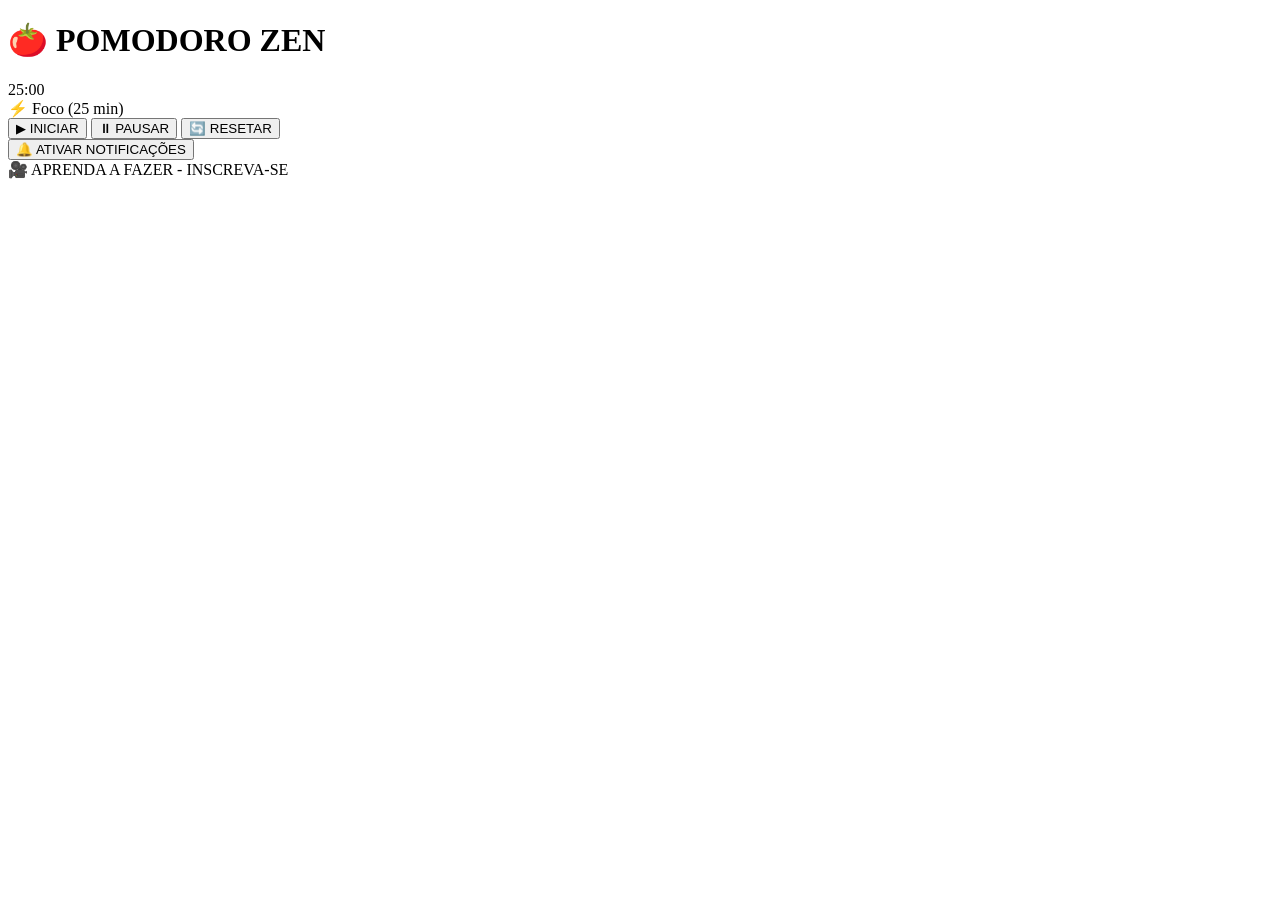
==== index.html @ 9e4c305f "feat: adiciona Pomodoro Zen com timer, som e notificações push App de estudo com ciclo de 25/5 minut" ====
<!DOCTYPE html>
<html lang="pt-BR">
<head>
    <meta charset="UTF-8">
    <meta name="viewport" content="width=device-width, initial-scale=1.0, user-scalable=no">
    <title>Pomodoro Zen - Criador de Mundo</title>
    <link rel="stylesheet" href="styles.css">
</head>
<body>
<div class="container">
    <h1>🍅 POMODORO ZEN</h1>
    <div class="timer-circle">
        <div class="timer-text" id="timerDisplay">25:00</div>
    </div>
    <div class="phase" id="phaseText">⚡ Foco (25 min)</div>
    <div class="controls">
        <button id="startBtn">▶ INICIAR</button>
        <button id="pauseBtn">⏸ PAUSAR</button>
        <button id="resetBtn">🔄 RESETAR</button>
    </div>
    <button class="notify-btn" id="requestNotifyBtn">🔔 ATIVAR NOTIFICAÇÕES</button>
    <div class="subscribe" onclick="window.open('https://youtube.com/@CriadorDeMundo', '_blank')">
        🎥 APRENDA A FAZER - INSCREVA-SE
    </div>
</div>
<script src="scripts.js"></script>
</body>
</html>
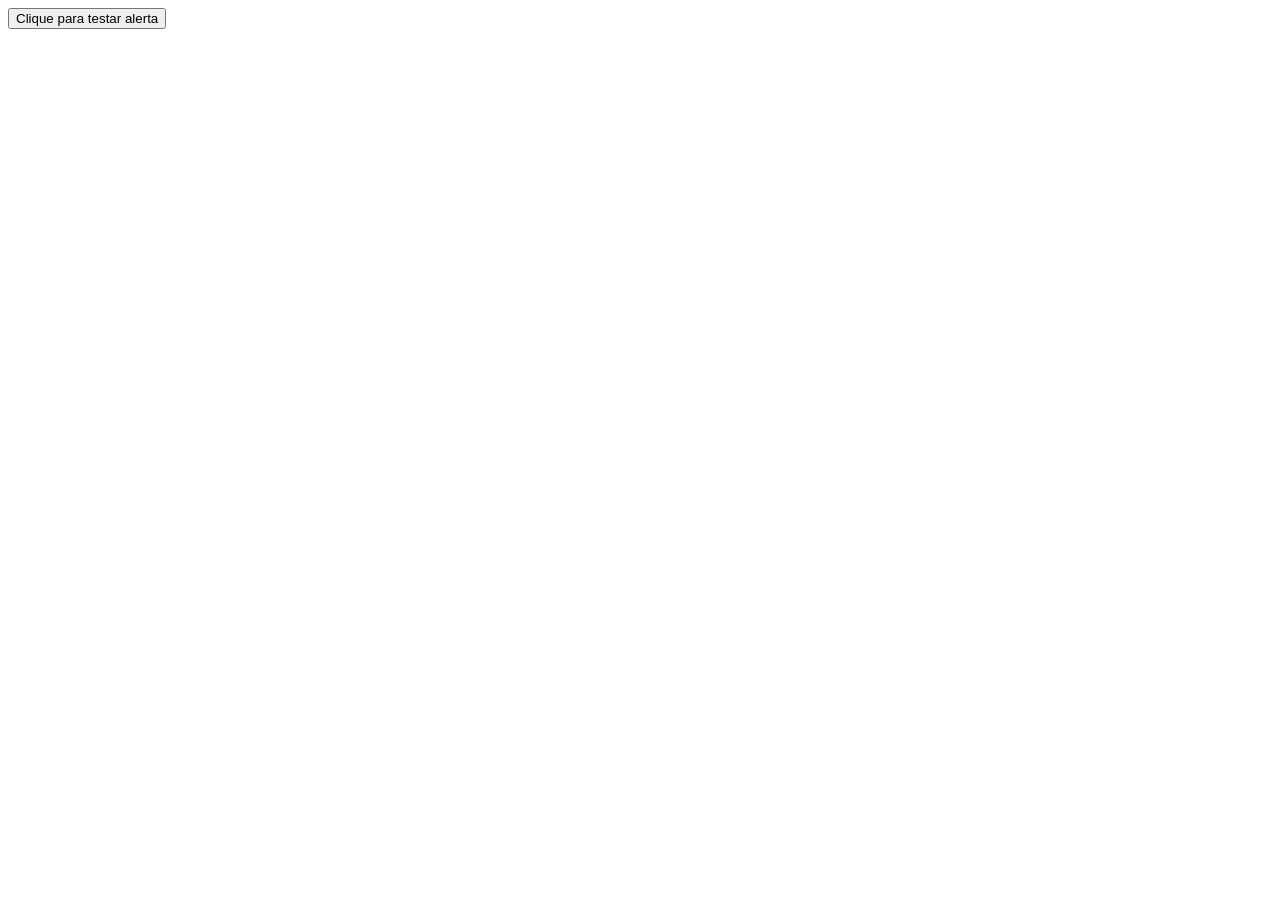
==== commit 23817c45: "feat: adiciona Pomodoro Zen com timer, som e notificações push App de estudo com ciclo de 25/5 minut" ====
--- a/index.html
+++ b/index.html
@@ -1,28 +1,15 @@
 <!DOCTYPE html>
-<html lang="pt-BR">
+<html>
 <head>
     <meta charset="UTF-8">
-    <meta name="viewport" content="width=device-width, initial-scale=1.0, user-scalable=no">
-    <title>Pomodoro Zen - Criador de Mundo</title>
-    <link rel="stylesheet" href="styles.css">
+    <title>Teste de Alerta</title>
 </head>
 <body>
-<div class="container">
-    <h1>🍅 POMODORO ZEN</h1>
-    <div class="timer-circle">
-        <div class="timer-text" id="timerDisplay">25:00</div>
-    </div>
-    <div class="phase" id="phaseText">⚡ Foco (25 min)</div>
-    <div class="controls">
-        <button id="startBtn">▶ INICIAR</button>
-        <button id="pauseBtn">⏸ PAUSAR</button>
-        <button id="resetBtn">🔄 RESETAR</button>
-    </div>
-    <button class="notify-btn" id="requestNotifyBtn">🔔 ATIVAR NOTIFICAÇÕES</button>
-    <div class="subscribe" onclick="window.open('https://youtube.com/@CriadorDeMundo', '_blank')">
-        🎥 APRENDA A FAZER - INSCREVA-SE
-    </div>
-</div>
-<script src="scripts.js"></script>
+    <button id="btn">Clique para testar alerta</button>
+    <script>
+        document.getElementById('btn').onclick = function() {
+            alert('Funcionou! O JavaScript está rodando.');
+        };
+    </script>
 </body>
 </html>
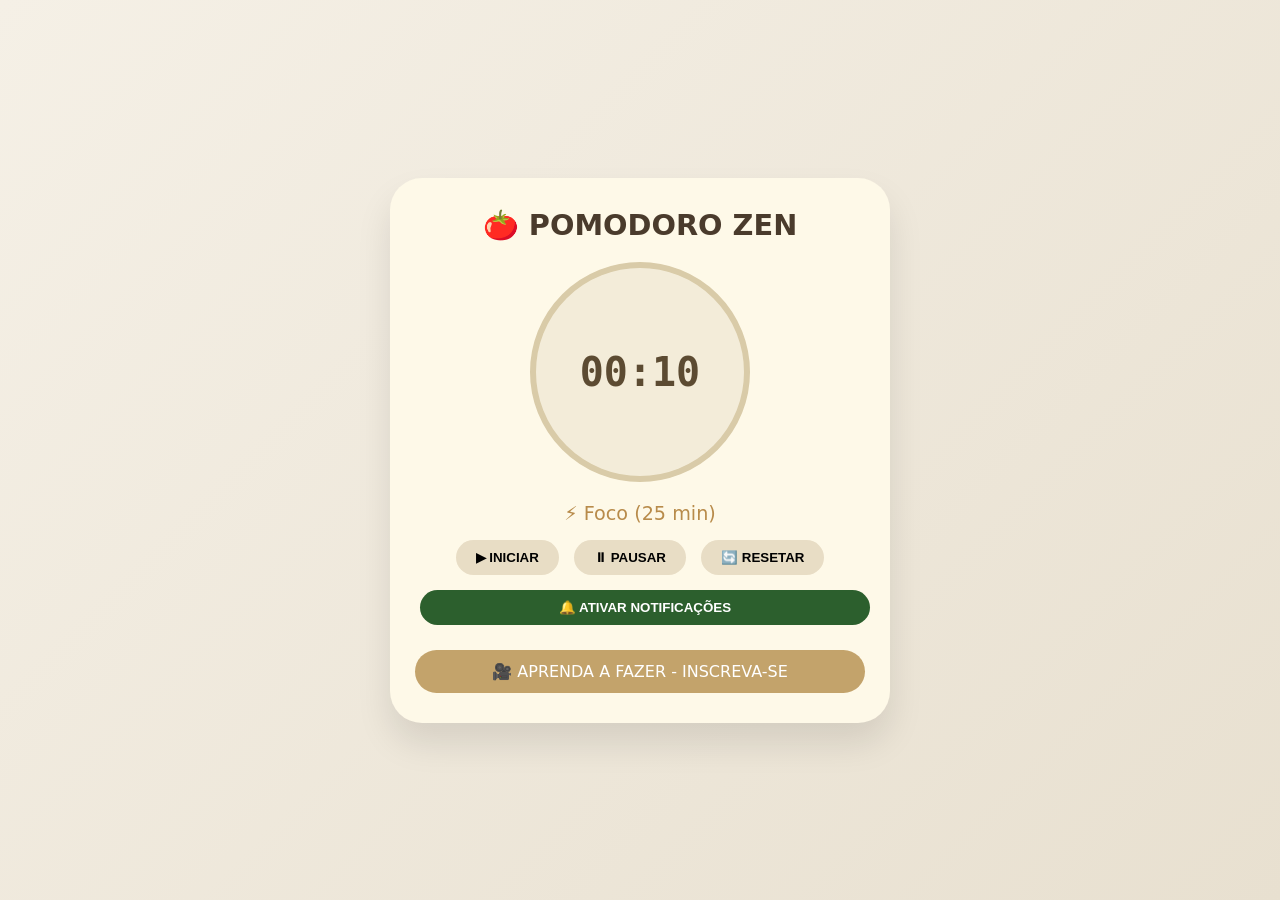
==== commit 19c29dee: "feat: adiciona Pomodoro Zen com timer, som e notificações push App de estudo com ciclo de 25/5 minut" ====
--- a/index.html
+++ b/index.html
@@ -1,15 +1,224 @@
 <!DOCTYPE html>
-<html>
+<html lang="pt-BR">
 <head>
     <meta charset="UTF-8">
-    <title>Teste de Alerta</title>
+    <meta name="viewport" content="width=device-width, initial-scale=1.0, user-scalable=no">
+    <title>Pomodoro Zen - Áudio e Push</title>
+    <style>
+        * { margin: 0; padding: 0; box-sizing: border-box; touch-action: manipulation; }
+        body {
+            background: linear-gradient(135deg, #f5f0e6 0%, #e8e0d0 100%);
+            font-family: 'Segoe UI', system-ui;
+            min-height: 100vh;
+            display: flex;
+            justify-content: center;
+            align-items: center;
+            padding: 20px;
+        }
+        .container {
+            max-width: 500px;
+            width: 100%;
+            background: #fef9e8;
+            border-radius: 32px;
+            padding: 30px 25px;
+            text-align: center;
+            box-shadow: 0 20px 35px rgba(0,0,0,0.1);
+        }
+        h1 { color: #4a3b2c; font-size: 1.8rem; margin-bottom: 10px; }
+        .timer-circle {
+            background: #f3ecd9;
+            border-radius: 50%;
+            width: 220px;
+            height: 220px;
+            margin: 20px auto;
+            display: flex;
+            align-items: center;
+            justify-content: center;
+            border: 6px solid #d9cba8;
+        }
+        .timer-text { font-size: 2.5rem; font-family: monospace; font-weight: bold; color: #5c4b32; }
+        .phase { margin: 10px 0; font-size: 1.2rem; color: #b88b4a; }
+        button {
+            background: #e8ddc5;
+            border: none;
+            padding: 10px 20px;
+            border-radius: 40px;
+            font-weight: bold;
+            margin: 5px;
+            cursor: pointer;
+        }
+        .notify-btn { background: #2c5f2d; color: white; margin-top: 10px; width: 100%; }
+        .subscribe { margin-top: 20px; background: #c3a36b; padding: 12px; border-radius: 50px; color: white; cursor: pointer; }
+        @media (max-width: 480px) {
+            .timer-circle { width: 180px; height: 180px; }
+            .timer-text { font-size: 2rem; }
+        }
+    </style>
 </head>
 <body>
-    <button id="btn">Clique para testar alerta</button>
-    <script>
-        document.getElementById('btn').onclick = function() {
-            alert('Funcionou! O JavaScript está rodando.');
-        };
-    </script>
+<div class="container">
+    <h1>🍅 POMODORO ZEN</h1>
+    <div class="timer-circle">
+        <div class="timer-text" id="timerDisplay">25:00</div>
+    </div>
+    <div class="phase" id="phaseText">⚡ Foco (25 min)</div>
+    <div>
+        <button id="startBtn">▶ INICIAR</button>
+        <button id="pauseBtn">⏸ PAUSAR</button>
+        <button id="resetBtn">🔄 RESETAR</button>
+    </div>
+    <button class="notify-btn" id="requestNotifyBtn">🔔 ATIVAR NOTIFICAÇÕES</button>
+    <div class="subscribe" onclick="window.open('https://youtube.com/@CriadorDeMundo', '_blank')">
+        🎥 APRENDA A FAZER - INSCREVA-SE
+    </div>
+</div>
+
+<script>
+    // ================= CONFIGURAÇÕES =================
+    let focusTime = 10;        // 10 segundos para teste (depois mude para 25*60)
+    let breakTime = 5;         // 5 segundos
+    let currentSeconds = focusTime;
+    let isFocus = true;
+    let running = false;
+    let intervalId = null;
+
+    // Elementos
+    const timerDisplay = document.getElementById('timerDisplay');
+    const phaseText = document.getElementById('phaseText');
+    const startBtn = document.getElementById('startBtn');
+    const pauseBtn = document.getElementById('pauseBtn');
+    const resetBtn = document.getElementById('resetBtn');
+    const requestNotifyBtn = document.getElementById('requestNotifyBtn');
+
+    // ================= FUNÇÃO DE ÁUDIO (só funciona após toque do usuário) =================
+    let audioCtx = null;
+    function playBeep() {
+        if (!audioCtx) {
+            // Inicializa o contexto de áudio no primeiro toque
+            audioCtx = new (window.AudioContext || window.webkitAudioContext)();
+        }
+        // Se o contexto estiver suspenso (política do navegador), ele será retomado no toque
+        if (audioCtx.state === 'suspended') {
+            audioCtx.resume().then(() => {
+                createBeep();
+            });
+        } else {
+            createBeep();
+        }
+    }
+
+    function createBeep() {
+        try {
+            const osc = audioCtx.createOscillator();
+            const gain = audioCtx.createGain();
+            osc.connect(gain);
+            gain.connect(audioCtx.destination);
+            osc.frequency.value = 880;
+            gain.gain.value = 0.3;
+            osc.start();
+            gain.gain.exponentialRampToValueAtTime(0.00001, audioCtx.currentTime + 1);
+            osc.stop(audioCtx.currentTime + 1);
+        } catch (e) { console.log("Erro no áudio", e); }
+        if (navigator.vibrate) navigator.vibrate([200, 100, 200]);
+    }
+
+    // ================= NOTIFICAÇÕES =================
+    function sendNotification(title, body) {
+        if (Notification.permission === 'granted') {
+            new Notification(title, { body, icon: 'https://cdn-icons-png.flaticon.com/512/1995/1995572.png' });
+        } else {
+            console.log("Notificação não permitida");
+            // Fallback: alert já será chamado separadamente
+        }
+    }
+
+    function requestNotificationPermission() {
+        if (Notification.permission === 'default') {
+            Notification.requestPermission().then(perm => {
+                if (perm === 'granted') alert('✅ Notificações ativadas!');
+                else alert('❌ Permissão negada');
+            });
+        } else if (Notification.permission === 'granted') {
+            alert('✅ Notificações já estão ativadas');
+        } else {
+            alert('❌ Permissão negada permanentemente. Ative nas configurações.');
+        }
+    }
+
+    // ================= TIMER =================
+    function updateDisplay() {
+        let mins = Math.floor(currentSeconds / 60);
+        let secs = currentSeconds % 60;
+        timerDisplay.innerText = `${mins.toString().padStart(2,'0')}:${secs.toString().padStart(2,'0')}`;
+    }
+
+    function switchPhase() {
+        if (isFocus) {
+            isFocus = false;
+            currentSeconds = breakTime;
+            phaseText.innerText = "🌿 Pausa curta (5 min)";
+            const msg = '🍅 Foco concluído! Hora da pausa de 5 minutos.';
+            sendNotification('Pomodoro Zen', msg);
+            alert(msg);  // Garantido
+            playBeep();
+        } else {
+            isFocus = true;
+            currentSeconds = focusTime;
+            phaseText.innerText = "⚡ Foco (25 min)";
+            const msg = '🌿 Pausa finalizada! Volte a focar por 25 minutos.';
+            sendNotification('Pomodoro Zen', msg);
+            alert(msg);
+            playBeep();
+        }
+        updateDisplay();
+    }
+
+    function startTimer() {
+        if (running) return;
+        // Garante que o áudio seja ativado no primeiro clique
+        if (!audioCtx) {
+            audioCtx = new (window.AudioContext || window.webkitAudioContext)();
+            audioCtx.resume();
+        }
+        running = true;
+        intervalId = setInterval(() => {
+            if (!running) return;
+            if (currentSeconds <= 0) {
+                clearInterval(intervalId);
+                running = false;
+                switchPhase();
+                startTimer(); // reinicia automaticamente a próxima fase
+            } else {
+                currentSeconds--;
+                updateDisplay();
+            }
+        }, 1000);
+    }
+
+    function pauseTimer() {
+        if (!running) return;
+        running = false;
+        clearInterval(intervalId);
+    }
+
+    function resetTimer() {
+        running = false;
+        clearInterval(intervalId);
+        isFocus = true;
+        currentSeconds = focusTime;
+        phaseText.innerText = "⚡ Foco (25 min)";
+        updateDisplay();
+    }
+
+    // ================= EVENTOS =================
+    startBtn.addEventListener('click', startTimer);
+    pauseBtn.addEventListener('click', pauseTimer);
+    resetBtn.addEventListener('click', resetTimer);
+    requestNotifyBtn.addEventListener('click', requestNotificationPermission);
+
+    // Inicialização
+    updateDisplay();
+    if (Notification.permission === 'default') Notification.requestPermission();
+</script>
 </body>
 </html>
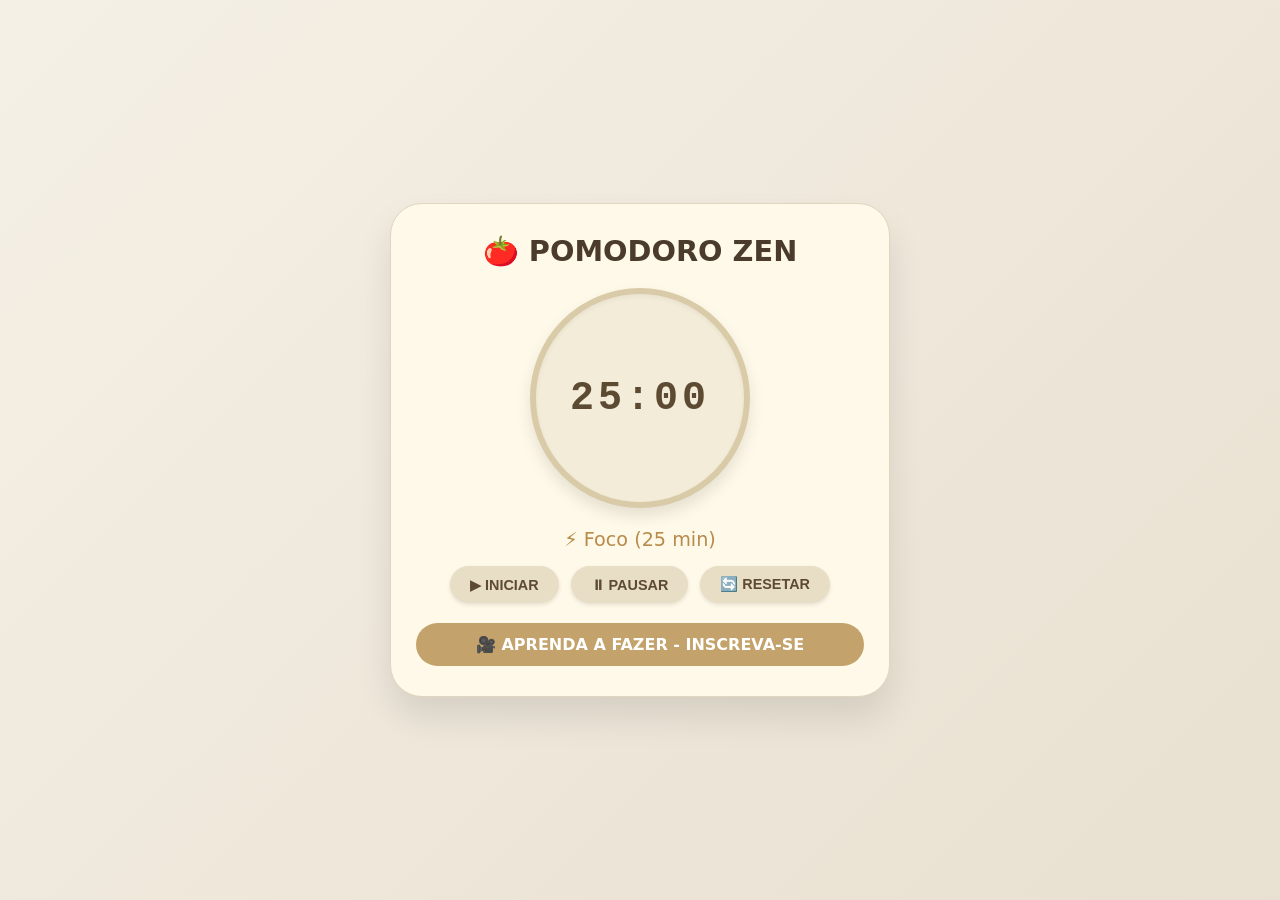
==== commit 1ed10326: "feat: adiciona Pomodoro Zen com timer, som e notificações push App de estudo com ciclo de 25/5 minut" ====
--- a/index.html
+++ b/index.html
@@ -3,57 +3,8 @@
 <head>
     <meta charset="UTF-8">
     <meta name="viewport" content="width=device-width, initial-scale=1.0, user-scalable=no">
-    <title>Pomodoro Zen - Áudio e Push</title>
-    <style>
-        * { margin: 0; padding: 0; box-sizing: border-box; touch-action: manipulation; }
-        body {
-            background: linear-gradient(135deg, #f5f0e6 0%, #e8e0d0 100%);
-            font-family: 'Segoe UI', system-ui;
-            min-height: 100vh;
-            display: flex;
-            justify-content: center;
-            align-items: center;
-            padding: 20px;
-        }
-        .container {
-            max-width: 500px;
-            width: 100%;
-            background: #fef9e8;
-            border-radius: 32px;
-            padding: 30px 25px;
-            text-align: center;
-            box-shadow: 0 20px 35px rgba(0,0,0,0.1);
-        }
-        h1 { color: #4a3b2c; font-size: 1.8rem; margin-bottom: 10px; }
-        .timer-circle {
-            background: #f3ecd9;
-            border-radius: 50%;
-            width: 220px;
-            height: 220px;
-            margin: 20px auto;
-            display: flex;
-            align-items: center;
-            justify-content: center;
-            border: 6px solid #d9cba8;
-        }
-        .timer-text { font-size: 2.5rem; font-family: monospace; font-weight: bold; color: #5c4b32; }
-        .phase { margin: 10px 0; font-size: 1.2rem; color: #b88b4a; }
-        button {
-            background: #e8ddc5;
-            border: none;
-            padding: 10px 20px;
-            border-radius: 40px;
-            font-weight: bold;
-            margin: 5px;
-            cursor: pointer;
-        }
-        .notify-btn { background: #2c5f2d; color: white; margin-top: 10px; width: 100%; }
-        .subscribe { margin-top: 20px; background: #c3a36b; padding: 12px; border-radius: 50px; color: white; cursor: pointer; }
-        @media (max-width: 480px) {
-            .timer-circle { width: 180px; height: 180px; }
-            .timer-text { font-size: 2rem; }
-        }
-    </style>
+    <title>Pomodoro Zen - Criador de Mundo</title>
+    <link rel="stylesheet" href="styles.css">
 </head>
 <body>
 <div class="container">
@@ -62,163 +13,15 @@
         <div class="timer-text" id="timerDisplay">25:00</div>
     </div>
     <div class="phase" id="phaseText">⚡ Foco (25 min)</div>
-    <div>
+    <div class="controls">
         <button id="startBtn">▶ INICIAR</button>
         <button id="pauseBtn">⏸ PAUSAR</button>
         <button id="resetBtn">🔄 RESETAR</button>
     </div>
-    <button class="notify-btn" id="requestNotifyBtn">🔔 ATIVAR NOTIFICAÇÕES</button>
     <div class="subscribe" onclick="window.open('https://youtube.com/@CriadorDeMundo', '_blank')">
         🎥 APRENDA A FAZER - INSCREVA-SE
     </div>
 </div>
-
-<script>
-    // ================= CONFIGURAÇÕES =================
-    let focusTime = 10;        // 10 segundos para teste (depois mude para 25*60)
-    let breakTime = 5;         // 5 segundos
-    let currentSeconds = focusTime;
-    let isFocus = true;
-    let running = false;
-    let intervalId = null;
-
-    // Elementos
-    const timerDisplay = document.getElementById('timerDisplay');
-    const phaseText = document.getElementById('phaseText');
-    const startBtn = document.getElementById('startBtn');
-    const pauseBtn = document.getElementById('pauseBtn');
-    const resetBtn = document.getElementById('resetBtn');
-    const requestNotifyBtn = document.getElementById('requestNotifyBtn');
-
-    // ================= FUNÇÃO DE ÁUDIO (só funciona após toque do usuário) =================
-    let audioCtx = null;
-    function playBeep() {
-        if (!audioCtx) {
-            // Inicializa o contexto de áudio no primeiro toque
-            audioCtx = new (window.AudioContext || window.webkitAudioContext)();
-        }
-        // Se o contexto estiver suspenso (política do navegador), ele será retomado no toque
-        if (audioCtx.state === 'suspended') {
-            audioCtx.resume().then(() => {
-                createBeep();
-            });
-        } else {
-            createBeep();
-        }
-    }
-
-    function createBeep() {
-        try {
-            const osc = audioCtx.createOscillator();
-            const gain = audioCtx.createGain();
-            osc.connect(gain);
-            gain.connect(audioCtx.destination);
-            osc.frequency.value = 880;
-            gain.gain.value = 0.3;
-            osc.start();
-            gain.gain.exponentialRampToValueAtTime(0.00001, audioCtx.currentTime + 1);
-            osc.stop(audioCtx.currentTime + 1);
-        } catch (e) { console.log("Erro no áudio", e); }
-        if (navigator.vibrate) navigator.vibrate([200, 100, 200]);
-    }
-
-    // ================= NOTIFICAÇÕES =================
-    function sendNotification(title, body) {
-        if (Notification.permission === 'granted') {
-            new Notification(title, { body, icon: 'https://cdn-icons-png.flaticon.com/512/1995/1995572.png' });
-        } else {
-            console.log("Notificação não permitida");
-            // Fallback: alert já será chamado separadamente
-        }
-    }
-
-    function requestNotificationPermission() {
-        if (Notification.permission === 'default') {
-            Notification.requestPermission().then(perm => {
-                if (perm === 'granted') alert('✅ Notificações ativadas!');
-                else alert('❌ Permissão negada');
-            });
-        } else if (Notification.permission === 'granted') {
-            alert('✅ Notificações já estão ativadas');
-        } else {
-            alert('❌ Permissão negada permanentemente. Ative nas configurações.');
-        }
-    }
-
-    // ================= TIMER =================
-    function updateDisplay() {
-        let mins = Math.floor(currentSeconds / 60);
-        let secs = currentSeconds % 60;
-        timerDisplay.innerText = `${mins.toString().padStart(2,'0')}:${secs.toString().padStart(2,'0')}`;
-    }
-
-    function switchPhase() {
-        if (isFocus) {
-            isFocus = false;
-            currentSeconds = breakTime;
-            phaseText.innerText = "🌿 Pausa curta (5 min)";
-            const msg = '🍅 Foco concluído! Hora da pausa de 5 minutos.';
-            sendNotification('Pomodoro Zen', msg);
-            alert(msg);  // Garantido
-            playBeep();
-        } else {
-            isFocus = true;
-            currentSeconds = focusTime;
-            phaseText.innerText = "⚡ Foco (25 min)";
-            const msg = '🌿 Pausa finalizada! Volte a focar por 25 minutos.';
-            sendNotification('Pomodoro Zen', msg);
-            alert(msg);
-            playBeep();
-        }
-        updateDisplay();
-    }
-
-    function startTimer() {
-        if (running) return;
-        // Garante que o áudio seja ativado no primeiro clique
-        if (!audioCtx) {
-            audioCtx = new (window.AudioContext || window.webkitAudioContext)();
-            audioCtx.resume();
-        }
-        running = true;
-        intervalId = setInterval(() => {
-            if (!running) return;
-            if (currentSeconds <= 0) {
-                clearInterval(intervalId);
-                running = false;
-                switchPhase();
-                startTimer(); // reinicia automaticamente a próxima fase
-            } else {
-                currentSeconds--;
-                updateDisplay();
-            }
-        }, 1000);
-    }
-
-    function pauseTimer() {
-        if (!running) return;
-        running = false;
-        clearInterval(intervalId);
-    }
-
-    function resetTimer() {
-        running = false;
-        clearInterval(intervalId);
-        isFocus = true;
-        currentSeconds = focusTime;
-        phaseText.innerText = "⚡ Foco (25 min)";
-        updateDisplay();
-    }
-
-    // ================= EVENTOS =================
-    startBtn.addEventListener('click', startTimer);
-    pauseBtn.addEventListener('click', pauseTimer);
-    resetBtn.addEventListener('click', resetTimer);
-    requestNotifyBtn.addEventListener('click', requestNotificationPermission);
-
-    // Inicialização
-    updateDisplay();
-    if (Notification.permission === 'default') Notification.requestPermission();
-</script>
+<script src="scripts.js"></script>
 </body>
 </html>
--- a/styles.css
+++ b/styles.css
@@ -0,0 +1,131 @@
+* {
+    margin: 0;
+    padding: 0;
+    box-sizing: border-box;
+    touch-action: manipulation;
+}
+
+body {
+    background: linear-gradient(135deg, #f5f0e6 0%, #e8e0d0 100%);
+    font-family: 'Segoe UI', system-ui, -apple-system, sans-serif;
+    min-height: 100vh;
+    display: flex;
+    justify-content: center;
+    align-items: center;
+    padding: 20px;
+}
+
+.container {
+    max-width: 500px;
+    width: 100%;
+    background: #fef9e8;
+    border-radius: 32px;
+    padding: 30px 25px;
+    box-shadow: 0 20px 35px rgba(0,0,0,0.1);
+    text-align: center;
+    border: 1px solid #e0d5c0;
+}
+
+h1 {
+    color: #4a3b2c;
+    font-size: 1.8rem;
+    margin-bottom: 10px;
+}
+
+.timer-circle {
+    background: #f3ecd9;
+    border-radius: 50%;
+    width: 220px;
+    height: 220px;
+    margin: 20px auto;
+    display: flex;
+    align-items: center;
+    justify-content: center;
+    border: 6px solid #d9cba8;
+    box-shadow: inset 0 2px 5px rgba(0,0,0,0.05), 0 8px 15px rgba(0,0,0,0.1);
+}
+
+.timer-text {
+    font-size: 2.5rem;
+    font-family: 'Courier New', monospace;
+    font-weight: 700;
+    color: #5c4b32;
+    letter-spacing: 4px;
+}
+
+.phase {
+    margin: 10px 0;
+    font-size: 1.2rem;
+    font-weight: 500;
+    color: #b88b4a;
+}
+
+.controls {
+    display: flex;
+    gap: 12px;
+    justify-content: center;
+    flex-wrap: wrap;
+    margin: 15px 0;
+}
+
+button {
+    background: #e8ddc5;
+    border: none;
+    padding: 10px 20px;
+    border-radius: 40px;
+    font-weight: 600;
+    font-size: 0.9rem;
+    color: #5c4b32;
+    cursor: pointer;
+    transition: all 0.1s ease;
+    box-shadow: 0 2px 4px rgba(0,0,0,0.1);
+}
+
+button:active {
+    transform: scale(0.96);
+    background: #d4c5a8;
+}
+
+.notify-btn {
+    background: #2c5f2d;
+    color: white;
+    margin-top: 10px;
+    width: 100%;
+    padding: 12px;
+}
+
+.notify-btn:active {
+    background: #1e3a1e;
+}
+
+.subscribe {
+    margin-top: 20px;
+    background: #c3a36b;
+    padding: 12px;
+    border-radius: 50px;
+    text-align: center;
+    cursor: pointer;
+    transition: transform 0.1s;
+    font-weight: bold;
+    color: white;
+}
+
+.subscribe:active {
+    transform: scale(0.97);
+}
+
+@media (max-width: 480px) {
+    .container {
+        padding: 20px;
+    }
+    .timer-circle {
+        width: 180px;
+        height: 180px;
+    }
+    .timer-text {
+        font-size: 2rem;
+    }
+    h1 {
+        font-size: 1.5rem;
+    }
+}
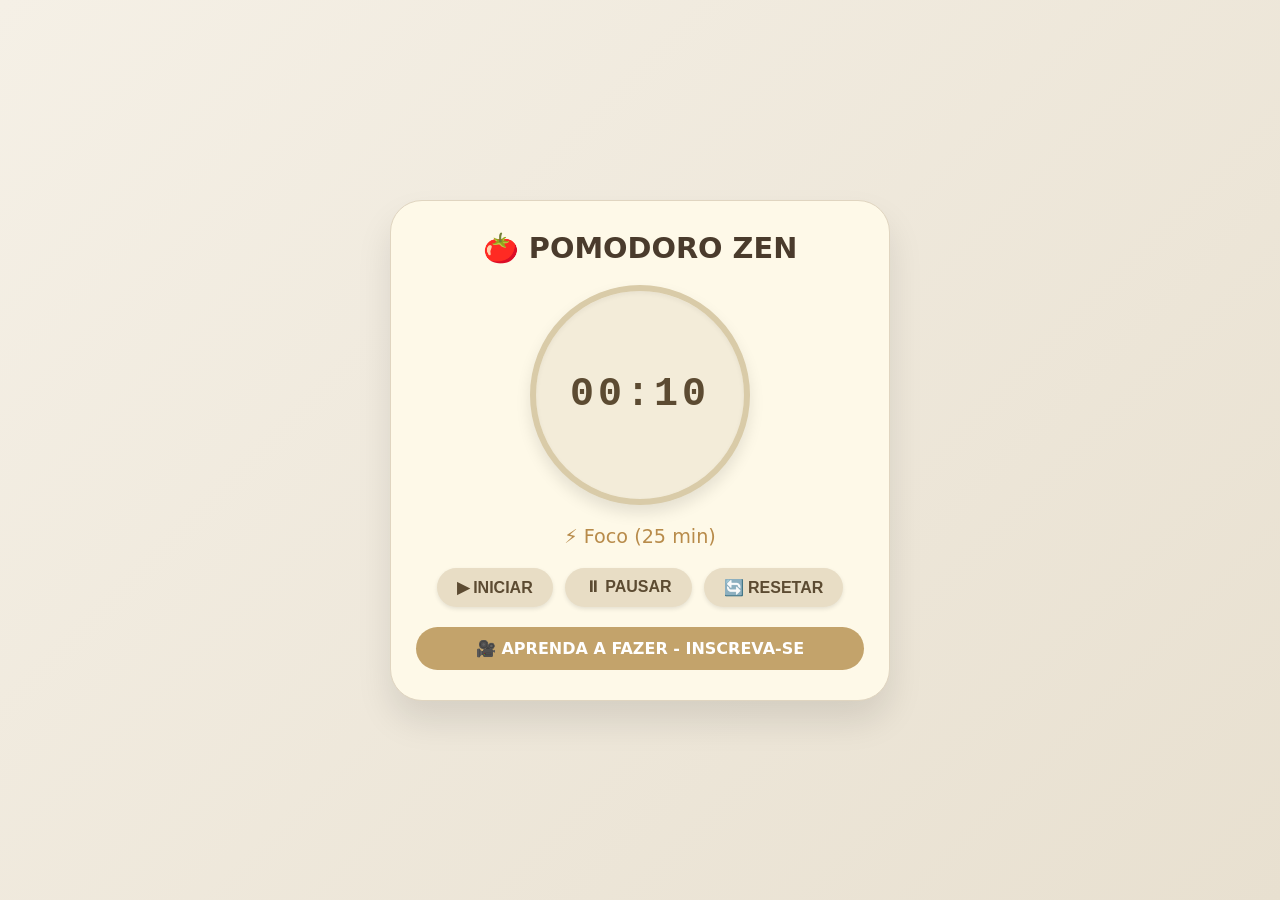
==== commit 22ae2b21: "feat: adiciona Pomodoro Zen com timer, som e notificações push App de estudo com ciclo de 25/5 minut" ====
--- a/index.html
+++ b/index.html
@@ -14,7 +14,7 @@
     </div>
     <div class="phase" id="phaseText">⚡ Foco (25 min)</div>
     <div class="controls">
-        <button id="startBtn">▶ INICIAR</button>
+        <button id="startBtn" class="btn-primary">▶ INICIAR</button>
         <button id="pauseBtn">⏸ PAUSAR</button>
         <button id="resetBtn">🔄 RESETAR</button>
     </div>
--- a/styles.css
+++ b/styles.css
@@ -7,7 +7,7 @@
 
 body {
     background: linear-gradient(135deg, #f5f0e6 0%, #e8e0d0 100%);
-    font-family: 'Segoe UI', system-ui, -apple-system, sans-serif;
+    font-family: 'Segoe UI', system-ui, sans-serif;
     min-height: 100vh;
     display: flex;
     justify-content: center;
@@ -21,15 +21,14 @@
     background: #fef9e8;
     border-radius: 32px;
     padding: 30px 25px;
+    text-align: center;
     box-shadow: 0 20px 35px rgba(0,0,0,0.1);
-    text-align: center;
     border: 1px solid #e0d5c0;
 }
 
 h1 {
     color: #4a3b2c;
     font-size: 1.8rem;
-    margin-bottom: 10px;
 }
 
 .timer-circle {
@@ -65,7 +64,7 @@
     gap: 12px;
     justify-content: center;
     flex-wrap: wrap;
-    margin: 15px 0;
+    margin: 20px 0;
 }
 
 button {
@@ -74,28 +73,16 @@
     padding: 10px 20px;
     border-radius: 40px;
     font-weight: 600;
-    font-size: 0.9rem;
+    font-size: 1rem;
     color: #5c4b32;
     cursor: pointer;
-    transition: all 0.1s ease;
+    transition: 0.1s;
     box-shadow: 0 2px 4px rgba(0,0,0,0.1);
 }
 
 button:active {
     transform: scale(0.96);
     background: #d4c5a8;
-}
-
-.notify-btn {
-    background: #2c5f2d;
-    color: white;
-    margin-top: 10px;
-    width: 100%;
-    padding: 12px;
-}
-
-.notify-btn:active {
-    background: #1e3a1e;
 }
 
 .subscribe {
@@ -105,7 +92,6 @@
     border-radius: 50px;
     text-align: center;
     cursor: pointer;
-    transition: transform 0.1s;
     font-weight: bold;
     color: white;
 }
@@ -115,17 +101,8 @@
 }
 
 @media (max-width: 480px) {
-    .container {
-        padding: 20px;
-    }
-    .timer-circle {
-        width: 180px;
-        height: 180px;
-    }
-    .timer-text {
-        font-size: 2rem;
-    }
-    h1 {
-        font-size: 1.5rem;
-    }
-}
+    .container { padding: 20px; }
+    .timer-circle { width: 180px; height: 180px; }
+    .timer-text { font-size: 2rem; }
+    h1 { font-size: 1.5rem; }
+                   }
